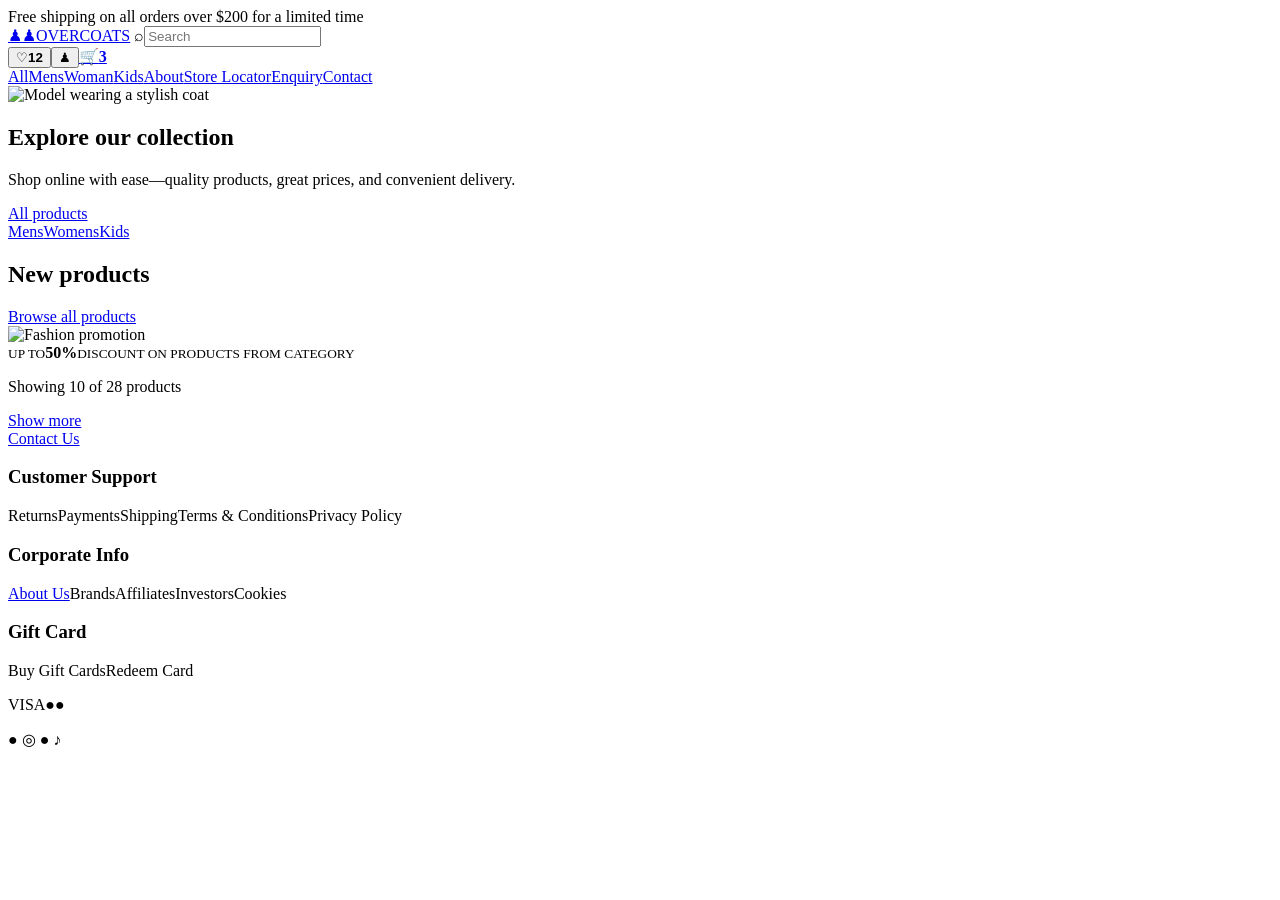
==== index.html @ 5b18fb22 "Create index.html" ====
<!doctype html>
<html lang="en">
<head><meta charset="utf-8"><meta name="viewport" content="width=device-width,initial-scale=1"><title>Overcoats | Premium outerwear</title><link rel="preconnect" href="https://images.unsplash.com"><link rel="stylesheet" href="assets/css/overcoats.css"></head>
<body>
  <header class="site-header">
    <div class="shipping">Free shipping on all orders over $200 for a limited time</div>
    <div class="header-main">
      <a class="brand" href="index.html"><span class="brand-figures">♟♟</span><span>OVERCOATS</span></a>
      <label class="search"><span>⌕</span><input type="search" aria-label="Search products" placeholder="Search"></label>
      <div class="icons"><button aria-label="Wishlist">♡<b>12</b></button><button aria-label="Account">♟</button><a href="checkout.html" aria-label="Cart">🛒<b>3</b></a></div>
    </div>
    <nav><a href="catalogue.html">All</a><a href="catalogue.html?group=mens">Mens</a><a href="catalogue.html?group=womens">Woman</a><a href="catalogue.html?group=kids">Kids</a><span></span><a href="about.html">About</a><a href="locator.html">Store Locator</a><a href="enquiry.html">Enquiry</a><a href="contact.html">Contact</a></nav>
  </header>
  <main>
    <section class="hero"><picture><source media="(max-width:600px)" srcset="https://images.unsplash.com/photo-1485230895905-ec40ba36b9bc?auto=format&fit=crop&w=900&q=80"><img src="https://images.unsplash.com/photo-1490481651871-ab68de25d43d?auto=format&fit=crop&w=1800&q=85" srcset="https://images.unsplash.com/photo-1490481651871-ab68de25d43d?auto=format&fit=crop&w=900&q=70 900w, https://images.unsplash.com/photo-1490481651871-ab68de25d43d?auto=format&fit=crop&w=1800&q=85 1800w" sizes="100vw" alt="Model wearing a stylish coat"></picture><div><h1>Explore our collection</h1><p>Shop online with ease—quality products, great prices, and convenient delivery.</p><a class="button light" href="catalogue.html">All products</a></div></section>
    <section class="category-links"><a href="catalogue.html?group=mens">Mens</a><a href="catalogue.html?group=womens">Womens</a><a href="catalogue.html?group=kids">Kids</a></section>
    <section class="catalogue-section"><div class="section-title"><h2>New products</h2><a href="catalogue.html">Browse all products</a></div><div class="products home-products"></div><div class="promo"><img src="https://images.unsplash.com/photo-1529139574466-a303027c1d8b?auto=format&fit=crop&w=1400&q=80" alt="Fashion promotion"><div><small>UP TO</small><strong>50%</strong><small>DISCOUNT ON PRODUCTS FROM CATEGORY</small></div></div><p class="showing">Showing 10 of 28 products</p><div class="progress"><i></i></div><a class="button more" href="catalogue.html">Show more</a></section>
  </main>
  <footer class="site-footer"><a class="button" href="contact.html">Contact Us</a><div><h3>Customer Support</h3><a>Returns</a><a>Payments</a><a>Shipping</a><a>Terms &amp; Conditions</a><a>Privacy Policy</a></div><div><h3>Corporate Info</h3><a href="about.html">About Us</a><a>Brands</a><a>Affiliates</a><a>Investors</a><a>Cookies</a></div><div><h3>Gift Card</h3><a>Buy Gift Cards</a><a>Redeem Card</a><p class="payment">VISA<span>●</span>●</p><p class="social">● ◎ ● ♪</p></div></footer><script src="assets/js/overcoats.js"></script>
</body></html>
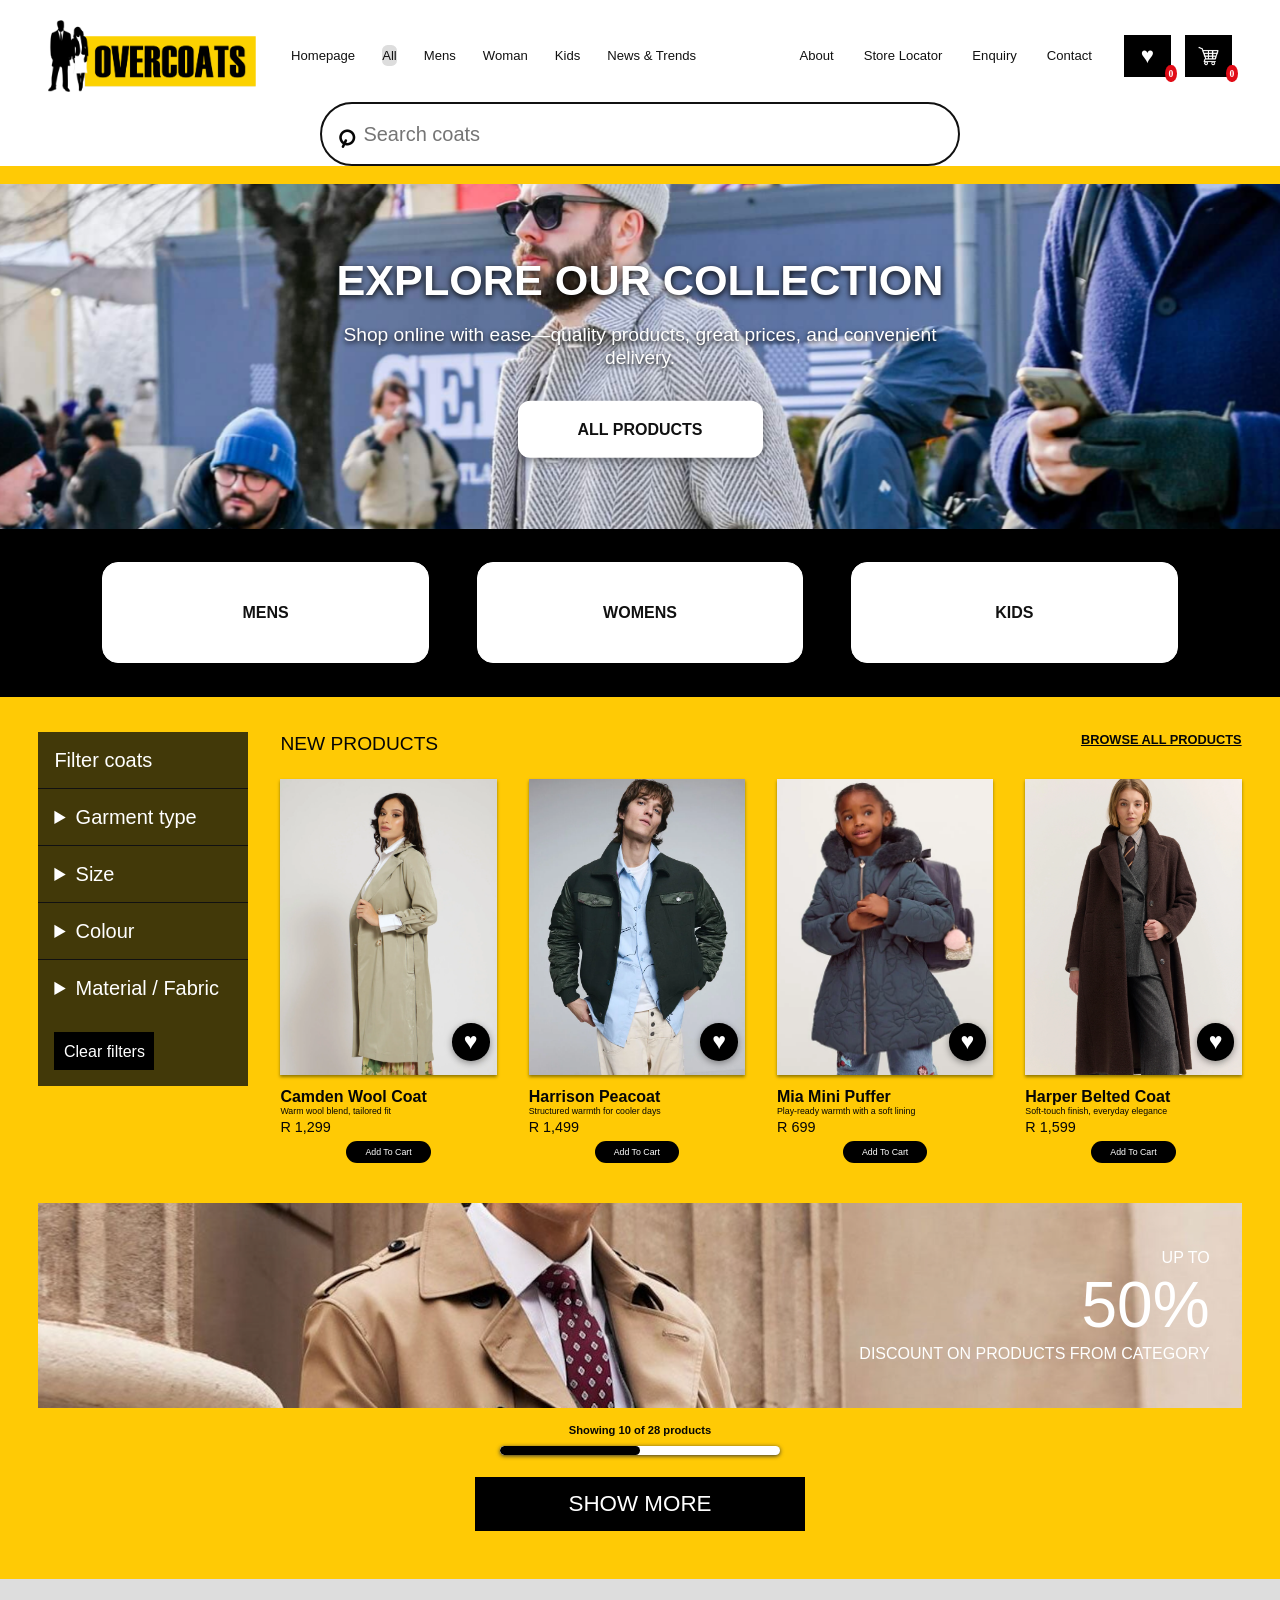
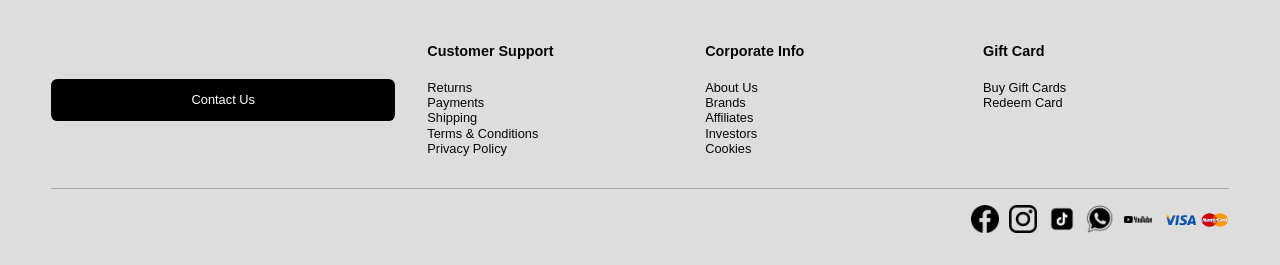
==== commit b7fad0e7: "Build Overcoats retail website" ====
--- a/index.html
+++ b/index.html
@@ -1,20 +1,12 @@
 <!doctype html>
 <html lang="en">
-<head><meta charset="utf-8"><meta name="viewport" content="width=device-width,initial-scale=1"><title>Overcoats | Premium outerwear</title><link rel="preconnect" href="https://images.unsplash.com"><link rel="stylesheet" href="assets/css/overcoats.css"></head>
+<head><meta charset="utf-8"><meta name="viewport" content="width=device-width,initial-scale=1"><meta http-equiv="Content-Security-Policy" content="default-src 'self'; script-src 'self' https://unpkg.com; style-src 'self' 'unsafe-inline' https://unpkg.com; img-src 'self' data: https://images.unsplash.com https://*.tile.openstreetmap.org https://www.google.com; media-src 'self'; frame-src https://www.google.com; connect-src 'self' https://formsubmit.co https://*.tile.openstreetmap.org; font-src 'self'; object-src 'none'; base-uri 'self'; form-action 'self' mailto:; upgrade-insecure-requests"><meta name="referrer" content="strict-origin-when-cross-origin"><meta http-equiv="X-Content-Type-Options" content="nosniff"><meta http-equiv="Permissions-Policy" content="camera=(), microphone=(), geolocation=(), payment=()"><meta name="description" content="Shop affordable pre-loved and imported coats for women, men and kids at Overcoats South Africa. Find quality outerwear, great value and convenient delivery."><title>Pre-Loved Coats for Women, Men & Kids | Overcoats South Africa</title><link rel="preconnect" href="https://images.unsplash.com"><link rel="stylesheet" href="assets/css/overcoats.css"><link rel="stylesheet" href="assets/css/features.css"><meta name="keywords" content="second-hand coats South Africa, pre-loved coats, imported coats, affordable winter coats, sustainable fashion"><meta name="robots" content="index,follow"><meta property="og:type" content="website"><meta property="og:title" content="Pre-Loved Coats for Women, Men & Kids | Overcoats South Africa"><meta property="og:description" content="Shop affordable pre-loved and imported coats for women, men and kids at Overcoats South Africa. Find quality outerwear, great value and convenient delivery."></head>
 <body>
-  <header class="site-header">
-    <div class="shipping">Free shipping on all orders over $200 for a limited time</div>
-    <div class="header-main">
-      <a class="brand" href="index.html"><span class="brand-figures">♟♟</span><span>OVERCOATS</span></a>
-      <label class="search"><span>⌕</span><input type="search" aria-label="Search products" placeholder="Search"></label>
-      <div class="icons"><button aria-label="Wishlist">♡<b>12</b></button><button aria-label="Account">♟</button><a href="checkout.html" aria-label="Cart">🛒<b>3</b></a></div>
-    </div>
-    <nav><a href="catalogue.html">All</a><a href="catalogue.html?group=mens">Mens</a><a href="catalogue.html?group=womens">Woman</a><a href="catalogue.html?group=kids">Kids</a><span></span><a href="about.html">About</a><a href="locator.html">Store Locator</a><a href="enquiry.html">Enquiry</a><a href="contact.html">Contact</a></nav>
-  </header>
+  <div id="shared-header"></div>
   <main>
     <section class="hero"><picture><source media="(max-width:600px)" srcset="https://images.unsplash.com/photo-1485230895905-ec40ba36b9bc?auto=format&fit=crop&w=900&q=80"><img src="https://images.unsplash.com/photo-1490481651871-ab68de25d43d?auto=format&fit=crop&w=1800&q=85" srcset="https://images.unsplash.com/photo-1490481651871-ab68de25d43d?auto=format&fit=crop&w=900&q=70 900w, https://images.unsplash.com/photo-1490481651871-ab68de25d43d?auto=format&fit=crop&w=1800&q=85 1800w" sizes="100vw" alt="Model wearing a stylish coat"></picture><div><h1>Explore our collection</h1><p>Shop online with ease—quality products, great prices, and convenient delivery.</p><a class="button light" href="catalogue.html">All products</a></div></section>
     <section class="category-links"><a href="catalogue.html?group=mens">Mens</a><a href="catalogue.html?group=womens">Womens</a><a href="catalogue.html?group=kids">Kids</a></section>
-    <section class="catalogue-section"><div class="section-title"><h2>New products</h2><a href="catalogue.html">Browse all products</a></div><div class="products home-products"></div><div class="promo"><img src="https://images.unsplash.com/photo-1529139574466-a303027c1d8b?auto=format&fit=crop&w=1400&q=80" alt="Fashion promotion"><div><small>UP TO</small><strong>50%</strong><small>DISCOUNT ON PRODUCTS FROM CATEGORY</small></div></div><p class="showing">Showing 10 of 28 products</p><div class="progress"><i></i></div><a class="button more" href="catalogue.html">Show more</a></section>
+    <section class="catalogue-section"><div class="section-title"><h2>New products</h2><a href="catalogue.html">Browse all products</a></div><div class="products home-products"></div><div class="promo"><div class="promo-slides" aria-hidden="true"><img class="promo-slide active" src="assets/images/50% discount/50% discount.png" alt=""><img class="promo-slide" src="assets/images/50% discount/50% discount 2.png" alt=""></div><div><small>UP TO</small><strong>50%</strong><small>DISCOUNT ON PRODUCTS FROM CATEGORY</small></div></div><p class="showing">Showing 10 of 28 products</p><div class="progress"><i></i></div><a class="button more" href="catalogue.html">Show more</a></section>
   </main>
-  <footer class="site-footer"><a class="button" href="contact.html">Contact Us</a><div><h3>Customer Support</h3><a>Returns</a><a>Payments</a><a>Shipping</a><a>Terms &amp; Conditions</a><a>Privacy Policy</a></div><div><h3>Corporate Info</h3><a href="about.html">About Us</a><a>Brands</a><a>Affiliates</a><a>Investors</a><a>Cookies</a></div><div><h3>Gift Card</h3><a>Buy Gift Cards</a><a>Redeem Card</a><p class="payment">VISA<span>●</span>●</p><p class="social">● ◎ ● ♪</p></div></footer><script src="assets/js/overcoats.js"></script>
+  <footer class="site-footer"><a class="button" href="contact.html">Contact Us</a><div><h3>Customer Support</h3><a>Returns</a><a>Payments</a><a>Shipping</a><a>Terms &amp; Conditions</a><a>Privacy Policy</a></div><div><h3>Corporate Info</h3><a href="about.html">About Us</a><a>Brands</a><a>Affiliates</a><a>Investors</a><a>Cookies</a></div><div><h3>Gift Card</h3><a>Buy Gift Cards</a><a>Redeem Card</a></div></footer><script src="assets/js/overcoats.js"></script>
 </body></html>
--- a/assets/css/overcoats.css
+++ b/assets/css/overcoats.css
@@ -0,0 +1,5 @@
+/* Overcoats design system */
+@import url('https://fonts.googleapis.com/css2?family=Inter:wght@400;500;600;700&family=Oswald:wght@500;600;700&display=swap');
+.heart{border:0;background:transparent;line-height:1;transition:transform .15s,color .15s}.heart:hover,.heart:focus-visible{transform:scale(1.18);outline:2px solid #111;outline-offset:2px}.heart.liked{color:#e10b16;text-shadow:0 1px 2px #611}
+*{box-sizing:border-box;margin:0}html{font-size:16px}body{font-family:Inter,Arial,sans-serif;color:#060606;background:#ffca05;line-height:1.2}a{color:inherit;text-decoration:none}button,input,textarea{font:inherit}button{cursor:pointer}img{max-width:100%;display:block}.site-header{background:#fff;position:relative;z-index:2}.shipping{color:#fff;background:#050505;padding:.75rem 2rem;border-radius:0 0 1.4rem 1.4rem;width:max-content;max-width:90%;margin:auto;font-size:.68rem}.header-main{max-width:1200px;margin:.4rem auto;display:flex;align-items:center;gap:2rem;padding:0 2rem}.brand{font:700 1.85rem Oswald,sans-serif;background:#ffd21b;white-space:nowrap;padding:.13rem .4rem}.brand-figures{background:#fff;font:1.3rem serif;margin:-.13rem .3rem -.13rem -.4rem;padding:.3rem}.search{border:2px solid;border-radius:2rem;height:2.5rem;display:flex;align-items:center;padding:0 .9rem;flex:1;max-width:420px}.search span{font-size:2rem;font-weight:bold;line-height:0;transform:rotate(-20deg)}.search input{border:0;outline:0;width:100%;padding:.5rem}.icons{margin-left:auto;display:flex;gap:1rem;align-items:center}.icons a,.icons button{font-size:1.7rem;border:0;background:transparent;position:relative}.icons b{position:absolute;background:#e10b16;color:#fff;border-radius:50%;font:600 .6rem Inter;padding:.2rem;top:0;right:-.35rem}nav{max-width:1200px;margin:auto;display:flex;gap:1.6rem;padding:.3rem 2rem .7rem;font-size:.85rem}nav span{flex:1}.hero{height:345px;background:#000;position:relative;color:#fff;overflow:hidden}.hero img{width:100%;height:100%;object-fit:cover;opacity:.72}.hero div{position:absolute;top:50%;left:50%;transform:translate(-50%,-50%);text-align:center;width:min(90%,650px)}h1,h2{font-weight:400}.hero h1{font-size:2.3rem;font-weight:700}.hero p{font-size:1.2rem;margin:1rem auto 2rem}.button{display:inline-block;border:0;border-radius:.4rem;color:#fff;background:#000;text-align:center;padding:.85rem 2.5rem;text-transform:capitalize}.button.light{color:#000;background:#ddd;border:2px solid #444;font-weight:700;text-transform:uppercase}.category-links{display:grid;grid-template-columns:repeat(3,1fr);gap:3rem;background:#000;padding:2.1rem max(8%,2rem)}.category-links a{background:#ddd;text-transform:uppercase;font-weight:700;text-align:center;padding:2.5rem;border-radius:1rem;box-shadow:0 0 8px #fff}.catalogue-section{padding:2.2rem max(3%,1rem) 3rem}.section-title{display:flex;justify-content:space-between;text-transform:uppercase;font-size:.8rem;font-weight:700;margin-bottom:1.5rem}.section-title a{text-decoration:underline}.products{display:grid;grid-template-columns:repeat(4,1fr);gap:2rem}.product-card{position:relative}.product-card img{width:100%;aspect-ratio: .73;object-fit:cover;box-shadow:0 2px 3px #8f7600}.product-card h3{font:600 1rem Oswald,sans-serif;margin-top:.55rem}.product-card small{font-size:.55rem;display:block}.product-card .cost{font-size:.9rem}.heart{position:absolute;right:.2rem;bottom:2.1rem;color:#fff;font-size:1.9rem;text-shadow:0 1px 3px #444}.add{display:block;font-size:.55rem;padding:.35rem 1.2rem;border-radius:1rem;margin:.3rem auto 0}.promo{height:205px;position:relative;margin:2.5rem 0 1rem;overflow:hidden;color:white}.promo img{width:100%;height:100%;object-fit:cover;filter:brightness(.75)}.promo div{position:absolute;inset:0;display:flex;flex-direction:column;align-items:flex-end;justify-content:center;padding:2rem;text-align:center}.promo strong{font-size:4rem;font-weight:400}.promo small{font-size:1rem}.showing{text-align:center;font-size:.7rem;font-weight:600}.progress{height:.55rem;width:38%;max-width:280px;background:white;border-radius:1rem;margin:.55rem auto 1.4rem;box-shadow:0 1px 4px #333;overflow:hidden}.progress i{display:block;height:100%;width:50%;background:#000;border-radius:inherit}.more{display:block;text-transform:uppercase;border-radius:0;font-size:1.4rem;max-width:330px;margin:auto}.site-footer{background:#ddd;display:grid;grid-template-columns:1.4fr 1fr 1fr 1fr;gap:2rem;padding:4rem max(4%,2rem) 2rem;min-height:220px;font-size:.8rem}.site-footer .button{align-self:center}.site-footer h3{font-size:.9rem;margin-bottom:1.2rem}.site-footer div>a{display:block}.payment{font-weight:bold;color:#1262b0;font-size:1.1rem;text-align:right;margin-top:1.3rem}.payment span{color:#e62023}.payment span+span{color:#f49b1a}.social{font-size:1.5rem;text-align:right}.page-title{background:#000;color:#fff;padding:2.5rem max(4%,2rem);font-size:2.6rem}.catalogue-banner{position:relative;background:#000}.catalogue-banner img{height:240px;width:100%;object-fit:cover}.catalogue-banner h1{color:white;font-size:2.5rem;padding:1.4rem max(4%,2rem)}.product-detail{padding:1.5rem max(4%,2rem) 8rem}.crumb{font-weight:700;margin-bottom:2rem}.product-layout{display:grid;grid-template-columns:minmax(300px,1.2fr) 1fr;gap:2rem;max-width:900px}.product-image{border-radius:1rem;box-shadow:0 2px 3px #555;width:100%;height:560px;object-fit:cover}.product-layout h2{font-size:3rem}.price{font-size:2.6rem;display:block;margin:.6rem 0}.product-layout p{font-size:1.2rem;margin:1.8rem 0 .7rem;text-transform:uppercase}.swatch{width:3rem;height:3rem;border:3px solid #333;border-radius:50%;background:#ddd;display:block}.sizes{display:flex;flex-wrap:wrap;gap:1rem}.sizes button,.fabric{background:#ffea9c;border:2px solid #222;box-shadow:2px 2px 2px #777;padding:.55rem 1.1rem}.fabric{font-size:1.2rem;width:80%}.buy-row{display:flex;gap:2rem;align-items:center;max-width:900px;margin:2rem 0}.quantity{border:2px solid;padding:.8rem 1rem;width:165px;display:flex;justify-content:space-between;font-size:1.3rem}.cart{flex:1;text-transform:uppercase;font-size:1.2rem;border-radius:0}.product-detail article{max-width:900px}.product-detail article h2{font-weight:700;margin-bottom:.7rem}.checkout{margin:3.5rem auto;max-width:940px;display:grid;grid-template-columns:1.4fr 1fr;background:#fff}.checkout form{padding:3rem}.checkout h2{font-size:2.6rem;margin-bottom:1.7rem}.checkout label{display:block;text-transform:uppercase;font-size:.8rem;margin:1.4rem 0}.checkout input{display:block;border:2px solid #222;background:#ddd;width:100%;height:2.6rem;margin-top:1rem}.payment-fields{display:flex;gap:1rem}.payment-fields label{flex:1}.payment-fields label:last-child{text-align:right}.pay{background:#258500;color:#fff;border:0;border-radius:2rem;padding:.8rem 2.5rem;display:block;margin:2rem auto 0}.checkout aside{background:#000;color:#fff;padding:3rem 1rem}.checkout aside h2{margin:0}.cart-count{font-size:1.4rem;margin-bottom:3rem}.summary-item{background:#ddd;color:#111;padding:.8rem;display:grid;gap:.5rem}.summary-item b{font-size:1.3rem;font-weight:400;margin-top:.4rem}.summary-item small{margin-bottom:1rem}.total{font-size:1.3rem;margin-top:1.4rem}.total span{float:right}.info-card{background:#fff;border:1px solid #444;border-radius:1rem;overflow:hidden;box-shadow:0 2px 3px #777}.info-card>header{background:#000;color:#fff;text-align:center;padding:.75rem;font-size:.8rem}.about-card{max-width:700px;margin:3rem auto 5rem;padding-bottom:2rem}.about-card img{width:92%;height:180px;object-fit:cover;margin:1.5rem auto}.about-card p{font-size:.72rem;margin:0 7% 2.5rem}.contact-section{padding:2.5rem max(5%,2rem) 7rem}.contact-intro{background:#fff;text-align:center;padding:.5rem;font-size:.7rem;max-width:600px;margin:auto}.contact-icons{display:grid;grid-template-columns:repeat(2,1fr);gap:.5rem;max-width:600px;margin:.5rem auto 3rem}.contact-icons span{background:#000;color:#fff;text-align:center;font-size:3.5rem;padding:1rem}.contact-card{max-width:600px;margin:auto;padding-bottom:4rem}.contact-box{background:#000;color:#fff;margin:1.5rem;padding:1.2rem;border-radius:.6rem;min-height:130px}.contact-box h2{font-size:1.25rem;margin-bottom:1.2rem}.contact-box p{margin-top:1rem}.contact-box small{font-size:.7rem}.locator-card{max-width:650px;margin:3rem auto 5rem;padding:2rem}.store-search{display:flex;background:#000;color:#fff;border-radius:2rem;padding:.5rem 1rem;font-size:1rem;text-transform:uppercase;align-items:center}.store-search span{font-size:2rem;margin-left:auto}.store-search input{display:none}.store{background:#000;color:#fff;border-radius:.6rem;padding:1.2rem;margin:2rem 0}.store h2{font-size:1.5rem}.store img{height:170px;width:100%;object-fit:cover;border-radius:.5rem;margin:1rem 0}.store p{background:white;color:#111;border-radius:.4rem;padding:.7rem}.enquiry-card{max-width:750px;margin:4rem auto;padding-bottom:3rem}.enquiry-card form{padding:2.5rem 3rem}.enquiry-card form>p{margin-bottom:2rem}.enquiry-card label{display:block;margin:1.5rem 0}.enquiry-card input,.enquiry-card textarea{display:block;border:4px solid;border-radius:.8rem;box-shadow:2px 3px 2px #888;width:100%;height:2.5rem;margin-top:1rem}.enquiry-card textarea{height:8rem}.triple{display:grid;grid-template-columns:repeat(3,1fr);gap:1.5rem}.enquiry-card .button{display:block;margin:2rem auto 0;width:200px}
+@media(max-width:700px){html{font-size:14px}.header-main{padding:0 1rem;gap:.8rem}.brand{font-size:1.25rem}.brand-figures{display:none}.icons{gap:.3rem}.icons button,.icons a{font-size:1.25rem}.search{height:2rem}.shipping{font-size:.5rem;padding:.5rem 1.5rem}nav{gap:.8rem;padding-inline:1rem;font-size:.65rem;overflow:auto}nav span{display:none}.hero{height:265px}.hero h1{font-size:1.8rem}.category-links{gap:1rem;padding:1.5rem 1rem}.category-links a{padding:1.7rem .4rem}.products{grid-template-columns:repeat(2,1fr);gap:1rem}.product-card h3{font-size:.9rem}.promo{height:160px}.site-footer{grid-template-columns:1.3fr 1fr 1fr;gap:1rem;padding:2.5rem 1rem;font-size:.65rem}.site-footer>div:last-child{grid-column:3}.site-footer h3{font-size:.7rem}.site-footer .button{padding:.75rem .5rem}.page-title{font-size:2rem;padding:1.8rem 1rem}.catalogue-banner img{height:190px}.product-detail{padding:1.5rem 1rem 4rem}.product-layout{grid-template-columns:1fr}.product-image{height:440px}.buy-row{gap:.8rem}.checkout{margin:2rem 1rem;grid-template-columns:1fr}.checkout form,.checkout aside{padding:2rem}.triple{grid-template-columns:1fr}.enquiry-card{margin:2rem 1rem}.enquiry-card form{padding:1.5rem}.about-card{margin:2rem 1rem}.locator-card{margin:2rem 1rem;padding:1rem}.contact-section{padding:2rem 1rem 5rem}}
--- a/assets/css/features.css
+++ b/assets/css/features.css
@@ -0,0 +1,467 @@
+.brand{background:transparent!important;padding:0!important;display:flex;align-items:center}.brand img{width:190px;height:56px;object-fit:contain;object-position:left center}.brand-figures{display:none!important}@media(max-width:700px){.brand img{width:135px;height:42px}}
+.catalogue-tools{display:flex;align-items:center;gap:.7rem;margin:-.6rem 0 1rem;font-size:.8rem}.catalogue-tools select{padding:.35rem}.catalogue-tools p{margin-left:auto}
+
+/* Accessible interactive components and mobile-first enhancements */
+.gallery-trigger{appearance:none;border:0;padding:0;width:100%;background:transparent;cursor:zoom-in}.gallery-trigger img{width:100%;aspect-ratio:.73;object-fit:cover}.lightbox{max-width:min(92vw,900px);max-height:92vh;border:0;background:#111;padding:3rem 1rem 1rem}.lightbox::backdrop{background:rgb(0 0 0 / .82)}.lightbox img{max-height:78vh;max-width:100%;object-fit:contain}.lightbox-close{position:absolute;right:.5rem;top:.2rem;background:transparent;color:#fff;border:0;font-size:2.3rem}.zoomable{cursor:zoom-in}.form-section{max-width:900px;margin:3rem auto 5rem;display:grid;grid-template-columns:2fr 1fr;gap:2rem;padding:0 1rem}.form-card form,.enquiry-card [role="tabpanel"] form{padding:2rem}.form-grid{display:grid;grid-template-columns:repeat(2,1fr);gap:1rem}.form-card label,.enquiry-card label{display:block;margin:0 0 1rem;font-weight:600}.form-card input,.form-card select,.form-card textarea,.enquiry-card select{display:block;width:100%;margin-top:.45rem;min-height:2.7rem;border:2px solid #111;border-radius:.4rem;padding:.55rem;background:#fff}.form-card textarea,.enquiry-card textarea{min-height:7rem;resize:vertical}.field-error{display:block;min-height:1.1rem;color:#c30000;font-size:.78rem}.form-status{min-height:1.4rem;margin-bottom:1rem}.form-status.success{color:#126b00}.form-status.error{color:#c30000}.contact-details{background:#111;color:#fff;border-radius:1rem;padding:2rem;height:max-content}.contact-details h2{margin-bottom:1rem}.contact-details p{margin:1rem 0}.contact-details a{text-decoration:underline}.honeypot{position:absolute;left:-9999px}.tabs{display:flex;border-bottom:2px solid #111}.tabs button{flex:1;background:#eee;border:0;padding:1rem;font-weight:700}.tabs button[aria-selected="true"]{background:#111;color:#fff}.faq{max-width:750px;margin:0 auto 5rem;padding:0 1rem}.faq h2{margin-bottom:1rem}.accordion-button{width:100%;text-align:left;border:0;border-bottom:1px solid #333;background:#fff;padding:1rem;font-weight:700}.accordion-button::after{content:'+';float:right;font-size:1.3rem}.accordion-button[aria-expanded="true"]::after{content:'−'}.faq div{background:#fff;padding:1rem}.check{font-size:.9rem;font-weight:400!important}.check input{display:inline!important;width:auto!important;min-height:auto!important;margin-right:.5rem!important}.locator-card{max-width:850px}.store-search{display:block!important;background:#111;color:#fff;padding:1rem!important;border-radius:.5rem!important}.store-search input{display:block!important;width:100%;margin-top:.5rem;padding:.6rem;border-radius:.3rem;border:0}.store{display:flex;align-items:center;justify-content:space-between;gap:1rem}.store .button{font-size:.75rem;padding:.6rem 1rem;white-space:nowrap}#store-map{height:340px;margin:1.5rem 0;border-radius:.5rem;overflow:hidden;background:#eee}.product-card{animation:fade-up .35s ease both}@keyframes fade-up{from{opacity:0;transform:translateY(10px)}to{opacity:1;transform:translateY(0)}}@media (prefers-reduced-motion:reduce){*,*::before,*::after{animation-duration:.01ms!important;transition-duration:.01ms!important}}@media(max-width:700px){.form-section{grid-template-columns:1fr;margin:2rem auto}.form-grid{grid-template-columns:1fr}.form-card form,.enquiry-card [role="tabpanel"] form{padding:1.25rem}.store{display:block}.store .button{margin-top:.8rem}#store-map{height:260px}}
+
+.sizes button.selected{background:#111;color:#fff;transform:translateY(-2px)}.summary-row{padding:.65rem 0;border-bottom:1px solid #999}.summary-row:last-child{border-bottom:0}.summary-row b,.summary-row small{display:block}.checkout-status{margin:1rem 0;font-weight:600}.checkout-status.success{color:#126b00}.checkout-status.error{color:#c30000}.quantity button{border:0;background:transparent;font-size:1.3rem;line-height:1;padding:0 .2rem}.product-card .gallery-trigger:focus-visible,.sizes button:focus-visible,.quantity button:focus-visible{outline:3px solid #0066cc;outline-offset:3px}
+
+.hero>div{z-index:1}.collection-slideshow{position:relative!important;inset:auto!important;transform:none!important;width:min(100%,470px)!important;height:125px;margin:1rem auto 0!important;overflow:hidden;border:2px solid #fff;border-radius:.55rem;box-shadow:0 6px 16px rgb(0 0 0 / .35)}.collection-slideshow .slide{position:absolute;inset:0;width:100%;height:100%;object-fit:cover;opacity:0;transition:opacity .8s ease}.collection-slideshow .slide.active{opacity:1}.favourite{position:absolute;right:.45rem;top:calc(100% * .73 - 2.5rem);z-index:1;width:2.15rem;height:2.15rem;border:0;border-radius:50%;background:#fff;padding:.42rem;box-shadow:0 2px 7px rgb(0 0 0 / .35);transition:transform .2s ease,background .2s ease}.favourite img,.header-favourite img{width:100%;height:100%;object-fit:contain}.favourite:hover,.favourite:focus-visible,.favourite.liked{transform:scale(1.12);background:#ffd21b}.header-favourite{width:1.75rem;height:1.75rem;border:0;background:transparent;padding:0;position:relative}.header-favourite b{position:absolute;right:-.45rem;top:-.25rem}.footer-logos{grid-column:1/-1;display:flex;align-items:center;justify-content:flex-end;gap:.65rem;border-top:1px solid #aaa;padding-top:1rem}.footer-logos img{width:28px;height:28px;object-fit:contain}.footer-logos img:last-child{width:66px}.footer-logos img:hover{transform:translateY(-2px)}#store-map iframe{width:100%;height:100%;border:0}.summary-row{display:block}@media(max-width:700px){.collection-slideshow{height:92px;margin-top:.7rem!important}.favourite{top:calc(100% * .73 - 2.1rem);width:1.8rem;height:1.8rem}.footer-logos{justify-content:center;gap:.4rem}.footer-logos img{width:23px;height:23px}.footer-logos img:last-child{width:57px}}
+.favourites-dialog{width:min(92vw,640px);border:0;border-radius:.8rem;padding:2.5rem 1.5rem 1.5rem;background:#ffca05}.favourites-dialog::backdrop{background:rgb(0 0 0 / .7)}.favourites-dialog h2{margin-bottom:1rem}.favourites-list{display:grid;grid-template-columns:repeat(2,1fr);gap:1rem}.favourites-list a{display:flex;gap:.7rem;align-items:center;background:#fff;padding:.5rem;border-radius:.4rem}.favourites-list img{width:72px;height:88px;object-fit:cover}.favourites-list small{font-weight:600}@media(max-width:500px){.favourites-list{grid-template-columns:1fr}}.current-page{background:#ddd;border-radius:.35rem;padding:.25rem .45rem}.filter-accordion{float:left;width:210px;margin:0 2rem 2rem 0;background:#423909;color:#fff}.filter-accordion h2,.filter-accordion summary{padding:1rem;font-size:1.25rem}.filter-accordion details{border-top:1px solid #111}.filter-accordion label{display:block;background:#eee;color:#111;padding:.35rem .7rem;font-size:.74rem}.clear-filters{margin:1rem;background:#000;color:#fff;border:0;padding:.6rem}.product-quickview{width:min(92vw,850px);border:0;border-radius:1.5rem;padding:2rem;background:#fff}.quickview-grid{display:grid;grid-template-columns:1fr 1fr;gap:2rem}.quickview-grid>img{width:100%;height:460px;object-fit:cover;border-radius:1rem}.quickview-grid h2{font:2.1rem Oswald,sans-serif}.quickview-grid strong{font-size:2rem;display:block;margin:1rem 0}.store-displays{height:auto!important;display:grid;grid-template-columns:repeat(3,1fr);gap:1rem;background:none!important}.store-displays article{background:#000;color:#fff;padding:1rem;border-radius:.7rem}.store-displays iframe{width:100%;height:210px;border:0;border-radius:.5rem;margin:1rem 0}.store-displays p{background:#fff;color:#111;padding:.7rem;border-radius:.4rem}.landing-intro{padding:4rem max(8%,2rem);text-align:center}.landing-intro h2{font:3rem Oswald,sans-serif;text-transform:uppercase}.landing-intro video{width:min(100%,780px);max-height:480px;object-fit:cover;margin:1.5rem auto;display:block}.landing-intro p{max-width:690px;margin:1rem auto 2rem;font-size:1.15rem}.landing-intro div{display:flex;justify-content:center;gap:1rem}@media(max-width:700px){.filter-accordion{float:none;width:100%;margin:0 0 1.5rem}.quickview-grid,.store-displays{grid-template-columns:1fr}.quickview-grid>img{height:330px}.landing-intro{padding:3rem 1rem}.landing-intro h2{font-size:2rem}}.news-page{padding:3rem max(7%,1.5rem)}.news-page>h1{font-size:3rem}.news-page>p{max-width:680px;margin:1rem 0 2rem}.news-grid{display:grid;grid-template-columns:repeat(2,1fr);gap:1.5rem}.news-grid article{min-height:220px;padding:2rem;background:#b28e12;color:#fff}.news-grid article:nth-child(2){background:#fff;color:#111}.news-grid article:nth-child(3){background:#111}.product-community{max-width:900px;border:2px solid #555;border-radius:1rem;padding:1.5rem;margin-top:2rem;background:#ffe28a}.comments p{padding:1rem;border-bottom:1px solid #b08c14}.comment-form label{display:block}.comment-form textarea{display:block;width:100%;min-height:90px;margin:.5rem 0 1rem}@media(max-width:700px){.news-grid{grid-template-columns:1fr}}.favourite img,.header-favourite img{display:block!important;width:100%!important;height:100%!important;object-fit:contain}.header-favourite{display:inline-flex!important;align-items:center;justify-content:center}.header-favourite img{min-width:1.55rem}.current-page{background:#ddd!important;color:#111!important;border-radius:.35rem;padding:.25rem .45rem}.header-favourite{position:relative;display:inline-flex!important;align-items:center;justify-content:center;width:2rem!important;height:2rem!important;border:0!important;background:transparent!important;padding:0!important}.header-favourite img{display:block!important;width:1.8rem!important;height:1.8rem!important;object-fit:contain}.favourites-panel{position:fixed;z-index:1000;right:1rem;top:5rem;width:min(92vw,390px);max-height:75vh;overflow:auto;background:#fff;border:3px solid #111;border-radius:.8rem;padding:1.25rem;box-shadow:0 10px 30px rgb(0 0 0 / .35)}.favourites-panel h2{margin-bottom:1rem}.favourites-close{position:absolute;right:.6rem;top:.4rem;border:0;background:transparent;font-size:1.5rem}.favourites-panel .favourites-list{grid-template-columns:1fr}.favourites-panel[hidden]{display:none!important}.favourite{width:2rem!important;height:2rem!important;top:calc(100% * .73 - 2.25rem)!important;padding:0!important;border:0!important;border-radius:0!important;background:transparent!important;box-shadow:none!important}.favourite img{display:none!important}.favourite::after{content:'a';display:block;font:2.35rem/1 Arial,sans-serif;color:#111;text-shadow:0 1px 2px rgb(255 255 255 / .85)}.favourite.liked::after{content:'e';color:#e10b16}.favourite:hover,.favourite:focus-visible,.favourite.liked{transform:scale(1.1)!important;background:transparent!important}.header-favourite{border-radius:0!important;box-shadow:none!important}.header-favourite img{display:none!important}.header-favourite::before{content:'e';font:2rem/1 Arial,sans-serif;color:#e10b16;text-shadow:0 1px 1px #fff}.favourite{display:block!important}.favourite::after{content:"\2661"!important;font-family:Arial,sans-serif!important;font-size:2.35rem!important;line-height:1!important;color:#111!important}.favourite.liked::after{content:"\2665"!important;color:#e10b16!important}.header-favourite::before{content:"\2665"!important;font-family:Arial,sans-serif!important;color:#e10b16!important}.favourite img,.header-favourite img{visibility:hidden!important;position:absolute!important}.favourite{width:2.35rem!important;height:2.35rem!important;border-radius:50%!important;background:#000!important;box-shadow:0 2px 7px rgb(0 0 0 / .4)!important;display:flex!important;align-items:center!important;justify-content:center!important}.favourite::after{content:"\2665"!important;color:#fff!important;font-size:1.45rem!important;text-shadow:none!important}.favourite.liked{background:#e10b16!important}.header-favourite{width:2.1rem!important;height:2.1rem!important;border-radius:.35rem!important;background:#000!important;display:inline-flex!important;align-items:center!important;justify-content:center!important}.header-favourite::before{content:"\2665"!important;color:#fff!important;font-size:1.3rem!important;text-shadow:none!important}.header-favourite .favourite-count{background:#e10b16!important;color:#fff!important}.hero{isolation:isolate;background:#111}.hero>picture{display:none}.hero>.collection-slideshow{position:absolute!important;inset:0!important;z-index:-1!important;display:block!important;width:100%!important;height:100%!important;max-width:none!important;margin:0!important;border:0!important;border-radius:0!important;box-shadow:none!important;overflow:hidden!important;transform:none!important}.hero>.collection-slideshow .slide{position:absolute!important;inset:0!important;width:100%!important;height:100%!important;max-width:none!important;display:block!important;object-fit:cover!important;opacity:0!important;transition:opacity .8s ease!important}.hero>.collection-slideshow .slide.active{opacity:.72!important}.hero>.collection-slideshow::after{content:"o o o o o";position:absolute;z-index:2;bottom:20px;left:50%;transform:translateX(-50%);color:#fff;font-size:1rem;letter-spacing:.25rem;text-shadow:0 1px 3px #000}.hero>div:not(.collection-slideshow){z-index:1!important}.hero h1{font-size:2.7rem!important;text-shadow:0 2px 6px #000}.hero p{text-shadow:0 2px 5px #000}.hero .button.light{min-width:245px;padding:1.05rem 2rem!important;border-radius:.75rem!important;box-shadow:0 2px 4px #000}@media(max-width:700px){.hero h1{font-size:2rem!important}.hero>.collection-slideshow::after{bottom:12px;font-size:.72rem}.hero .button.light{min-width:185px}}.hero>.collection-slideshow{z-index:0!important}.opening-page{background:#ffca05;padding:2rem max(8%,1rem) 5rem;text-align:center}.opening-welcome,.opening-story{max-width:850px;margin:0 auto 5rem}.opening-welcome h1,.opening-story h2{font:400 clamp(2rem,5vw,4rem) Oswald,sans-serif;text-transform:uppercase;margin:1.5rem 0}.opening-welcome video{width:100%;max-height:460px;object-fit:cover}.continue-link{display:block;text-align:right;font-size:1.35rem;margin:1rem 0 2rem}.continue-link span{font-size:1.5rem}.opening-welcome p,.opening-story>p{max-width:700px;margin:0 auto 2rem;line-height:1.55}.opening-gallery{display:grid;grid-template-columns:repeat(2,1fr);gap:.45rem;max-width:680px;margin:2rem auto}.opening-gallery img{width:100%;height:280px;object-fit:cover}.opening-story .button{background:#fff;color:#111;border:1px solid #111}@media(max-width:700px){.opening-page{padding:1.5rem 1rem 3rem}.opening-gallery img{height:190px}.opening-welcome,.opening-story{margin-bottom:3.5rem}}.article-page{max-width:920px;margin:0 auto}.back-link{display:inline-block;margin-bottom:1.5rem;text-decoration:underline}.full-article{max-width:760px;background:#fff;padding:clamp(1.25rem,4vw,3rem);margin:2rem auto;line-height:1.7}.full-article p{margin:0 0 1.25rem}.article-byline{font-weight:700}.news-grid>a{display:block}.news-grid>a article{height:100%}.news-grid>a>img{display:block;width:100%;height:220px;object-fit:cover}.news-grid>a article{padding-top:1.4rem}.news-grid>a span{display:inline-block;margin-top:1.2rem;font-weight:700;text-decoration:underline}.article-gallery{display:grid;grid-template-columns:repeat(2,1fr);gap:.8rem;margin:0 0 2rem}.article-gallery img{width:100%;height:270px;object-fit:cover}.article-gallery img:first-child:last-child{grid-column:1/-1;height:420px}.article-gallery img:nth-child(3){grid-column:1/-1;height:350px}@media(max-width:700px){.news-grid>a>img{height:180px}.article-gallery{grid-template-columns:1fr}.article-gallery img,.article-gallery img:first-child:last-child,.article-gallery img:nth-child(3){height:260px;grid-column:auto}}.article-page h1{font-weight:700;letter-spacing:-.03em}.full-article{font-family:"Libre Baskerville",Georgia,serif;font-size:1rem}.full-article p:first-of-type{font-style:italic;font-weight:700;font-size:1.08rem}.full-article p:first-of-type::first-letter{float:left;font:4rem/.8 "DM Serif Display",Georgia,serif;margin:.12rem .4rem 0 0}.full-article p:nth-of-type(4n){font-style:italic}.full-article strong,.full-article b{font-weight:700}.article-luxury .article-page h1{font-family:"Playfair Display",Georgia,serif;font-style:italic}.article-luxury .full-article{font-family:"Libre Baskerville",Georgia,serif}.article-bias .article-page h1{font-family:"Space Grotesk",Arial,sans-serif;text-transform:uppercase}.article-bias .full-article{font-family:"Libre Baskerville",Georgia,serif}.article-hygiene .article-page h1{font-family:"DM Serif Display",Georgia,serif}.article-hygiene .full-article{font-family:"Space Grotesk",Arial,sans-serif;line-height:1.75}.article-benefits .article-page h1{font-family:"Playfair Display",Georgia,serif}.article-benefits .full-article{font-family:"Libre Baskerville",Georgia,serif}.article-page .article-byline{font-family:"Space Grotesk",Arial,sans-serif;text-transform:uppercase;letter-spacing:.08em;font-size:.72rem;font-weight:700;font-style:normal}.news-page{max-width:760px;margin:0 auto;padding:3rem 1rem 5rem}.news-page>h1{font:400 clamp(2.2rem,7vw,4rem) "DM Serif Display",Georgia,serif;margin-bottom:.5rem}.news-page>p{font-family:"Libre Baskerville",Georgia,serif;line-height:1.55}.news-grid{display:grid!important;grid-template-columns:1fr!important;gap:2rem!important;margin-top:2.5rem}.news-grid>a{display:grid!important;grid-template-columns:1.35fr .9fr;grid-template-rows:auto auto;overflow:hidden;min-height:300px;background:#b28e12}.news-grid>a>img{grid-column:1;width:100%!important;height:180px!important;align-self:start;object-fit:cover!important;margin:1rem 0 0 1rem}.news-grid>a article{grid-column:1/-1;grid-row:2;padding:1.25rem 1.5rem 1.7rem!important;background:transparent!important;color:#fff!important;min-height:0}.news-grid>a article h2{font:400 clamp(1.5rem,4vw,2.5rem) "DM Serif Display",Georgia,serif;text-transform:uppercase;line-height:1.05}.news-grid>a article p{font:italic .82rem "Libre Baskerville",Georgia,serif}.news-grid>a article span{position:absolute;align-self:start;justify-self:end;margin:1rem!important;width:calc(30% - 1rem);min-height:64px;background:#ddd;color:#333;display:grid;place-items:center;text-transform:uppercase;text-decoration:none!important;font:700 .7rem "Space Grotesk",Arial,sans-serif}.news-grid>a:nth-child(2){background:#fff}.news-grid>a:nth-child(2) article{color:#111!important}.news-grid>a:nth-child(3){background:#111}.news-grid>a:nth-child(4){background:#b28e12}.news-grid>a:nth-child(4) article{color:#111!important}@media(max-width:560px){.news-grid>a{min-height:260px}.news-grid>a>img{height:140px!important}.news-grid>a article span{font-size:.6rem}.news-page{padding-top:2rem}}.news-grid>a{position:relative}.news-grid>a article span{position:absolute!important;top:1rem!important;right:1rem!important;bottom:auto!important;left:auto!important;z-index:4!important;color:#111!important;opacity:1!important;height:64px!important;padding:.5rem!important;text-align:center!important}.article-page .news-grid{display:none!important}.article-page .article-gallery{display:grid!important}.article-page .article-gallery img{display:block!important;max-width:100%!important}.article-hygiene .article-gallery{grid-template-columns:repeat(3,1fr)!important}.article-hygiene .article-gallery img{height:180px!important;grid-column:auto!important}.article-hygiene .article-gallery img:nth-child(3n+1){grid-column:span 2!important;height:260px!important}@media(max-width:700px){.article-hygiene .article-gallery{grid-template-columns:1fr!important}.article-hygiene .article-gallery img,.article-hygiene .article-gallery img:nth-child(3n+1){height:240px!important;grid-column:auto!important}}.article-bias .full-article,.article-benefits .full-article{font-size:1.05rem}.article-bias .article-copy-main{font-family:"Libre Baskerville",Georgia,serif;font-style:italic}.article-bias .article-copy-alt{font-family:"Space Grotesk",Arial,sans-serif;font-weight:600}.article-benefits .article-copy-main{font-family:"Playfair Display",Georgia,serif;font-style:italic}.article-benefits .article-copy-alt{font-family:"Libre Baskerville",Georgia,serif;font-weight:700}.article-bias .article-intro,.article-benefits .article-intro{font-size:1.3rem!important;font-weight:700!important;font-style:italic!important;line-height:1.55}.article-bias .full-article p:nth-child(3n),.article-benefits .full-article p:nth-child(3n){font-weight:700;border-left:4px solid #b28e12;padding-left:1rem}.article-bias .full-article p:nth-child(4n),.article-benefits .full-article p:nth-child(4n){font-style:italic}.article-luxury .full-article{max-width:800px}.luxury-section{margin:0 0 3rem}.luxury-section h2{font:700 1.55rem/1.15 "Playfair Display",Georgia,serif;margin:0 0 1rem}.luxury-section h2::first-letter{color:#a77b00}.luxury-section p{font-family:"Libre Baskerville",Georgia,serif;line-height:1.8}.luxury-section p:nth-child(even){font-style:italic}.luxury-image{margin:2.5rem auto;max-width:650px}.luxury-image img{display:block;width:100%;max-height:500px;object-fit:cover;box-shadow:0 8px 20px rgb(0 0 0 / .22)}.luxury-image-1{margin-left:0;max-width:520px}.luxury-image-2{margin-right:0;max-width:600px}.luxury-image-3{max-width:560px}@media(max-width:700px){.luxury-image,.luxury-image-1,.luxury-image-2,.luxury-image-3{margin:2rem auto;max-width:100%}.luxury-image img{max-height:370px}}
+.scattered-article-image { margin: 2.35rem auto; max-width: 640px; }
+.scattered-article-image img { display: block; width: 100%; max-height: 440px; object-fit: cover; box-shadow: 0 8px 20px rgb(0 0 0 / .24); }
+.scattered-article-image.image-0 { margin-left: 0; max-width: 560px; }
+.scattered-article-image.image-1 { margin-right: 0; max-width: 600px; }
+.scattered-article-image.image-2 { max-width: 520px; }
+.article-hygiene .scattered-article-image { max-width: 500px; }
+@media (max-width: 700px) { .scattered-article-image, .scattered-article-image.image-0, .scattered-article-image.image-1, .scattered-article-image.image-2 { max-width: 100%; margin: 1.5rem 0; } .scattered-article-image img { max-height: 310px; } }
+
+.opening-gallery { grid-template-columns: repeat(4, 1fr); grid-auto-rows: 118px; gap: .55rem; max-width: 760px; }
+.opening-gallery img.landing-shot { width: 100%; height: 100%; min-height: 0; object-fit: cover; }
+.opening-gallery .shot-1 { grid-column: span 2; grid-row: span 2; }
+.opening-gallery .shot-2 { grid-column: span 2; }
+.opening-gallery .shot-3 { grid-row: span 2; }
+.opening-gallery .shot-4 { grid-column: span 2; }
+.opening-gallery .shot-5 { grid-column: span 2; grid-row: span 2; }
+.opening-gallery .shot-6 { grid-row: span 2; }
+.opening-gallery .shot-7 { grid-column: span 2; }
+.women-gallery .shot-2, .men-gallery .shot-4 { grid-row: span 2; }
+.women-gallery .shot-4, .men-gallery .shot-6 { grid-row: span 1; }
+@media (max-width: 700px) { .opening-gallery { grid-template-columns: repeat(2, 1fr); grid-auto-rows: 155px; } .opening-gallery .shot-1, .opening-gallery .shot-2, .opening-gallery .shot-3, .opening-gallery .shot-4, .opening-gallery .shot-5, .opening-gallery .shot-6, .opening-gallery .shot-7 { grid-column: auto; } .opening-gallery .shot-1, .opening-gallery .shot-3, .opening-gallery .shot-5 { grid-row: span 2; } }
+
+/* Compact, aligned shared header at laptop and tablet widths. */
+.site-header .brand { background: transparent; padding: 0; display: block; line-height: 0; flex: 0 0 auto; }
+.site-header .brand img { display: block; width: 170px; height: auto; max-height: 66px; object-fit: contain; }
+.site-header .header-main { max-width: 1120px; gap: 1rem; min-width: 0; }
+.site-header nav { max-width: 1120px; gap: 1.2rem; align-items: center; white-space: nowrap; }
+@media (max-width: 950px) {
+  .site-header .header-main { padding: 0 1rem; gap: .75rem; }
+  .site-header .brand img { width: 148px; max-height: 58px; }
+  .site-header .shipping { margin-left: auto; margin-right: 1rem; }
+  .site-header nav { padding-inline: 1rem; gap: .9rem; overflow-x: auto; scrollbar-width: none; }
+  .site-header nav::-webkit-scrollbar { display: none; }
+  .site-header nav span { min-width: 1rem; }
+}
+@media (max-width: 700px) {
+  .site-header .brand img { width: 112px; max-height: 46px; }
+  .site-header .header-main { flex-wrap: wrap; }
+  .site-header .search { order: 3; flex-basis: 100%; max-width: none; }
+  .site-header .shipping { margin-right: auto; }
+}
+
+/* Prevent the shared header from overflowing on medium-width pages. */
+html, body { overflow-x: hidden; }
+@media (max-width: 950px) {
+  .site-header .header-main { display: grid; grid-template-columns: auto minmax(0, 1fr) auto; width: 100%; }
+  .site-header .search { width: 100%; min-width: 0; }
+  .site-header .search input { min-width: 0; }
+  .site-header .icons { margin-left: 0; flex-shrink: 0; }
+  .site-header nav { width: 100%; }
+  .site-header nav span { display: none; }
+}
+@media (max-width: 700px) {
+  .site-header .header-main { display: grid; grid-template-columns: auto 1fr auto; }
+  .site-header .search { grid-column: 1 / -1; grid-row: 2; }
+}
+
+/* Spacious single-column store displays, following the locator design. */
+.locator-card { max-width: 820px; margin: 3.5rem auto 6rem; padding: 3rem; }
+.locator-card > header { margin: -3rem -3rem 2.75rem; padding: 1rem; font-size: .9rem; }
+.locator-card .store-search { min-height: 3.25rem; margin: 0 auto 3rem; padding: .7rem 1.25rem; font-size: 1rem; }
+.store-displays { grid-template-columns: 1fr !important; gap: 2.75rem !important; }
+.store-displays article { padding: 2.4rem !important; border-radius: 1rem !important; }
+.store-displays article h2 { margin: 0 0 1.6rem; font-size: clamp(1.6rem, 4vw, 2.2rem); line-height: 1.12; }
+.store-displays iframe { height: 320px !important; margin: 0 0 1.75rem !important; border-radius: .75rem !important; }
+.store-displays p { margin: 0 0 1.5rem; padding: 1.15rem !important; font-size: 1rem; line-height: 1.45; }
+.store-displays p b { display: block; margin-bottom: .3rem; font-size: 1.25rem; }
+.store-displays .button { margin-top: .25rem; }
+@media (max-width: 700px) {
+  .locator-card { margin: 2rem 1rem 4rem; padding: 1.35rem; }
+  .locator-card > header { margin: -1.35rem -1.35rem 2rem; }
+  .locator-card .store-search { margin-bottom: 2rem; }
+  .store-displays { gap: 2rem !important; }
+  .store-displays article { padding: 1.4rem !important; }
+  .store-displays iframe { height: 240px !important; }
+}
+
+.hero > .collection-slideshow::after { content: none !important; display: none !important; }
+
+/* Full-colour, face-centred collection slideshow. */
+.hero > .collection-slideshow .slide { opacity: 0 !important; filter: none !important; object-position: 50% 32% !important; }
+.hero > .collection-slideshow .slide.active { opacity: 1 !important; }
+.hero > picture, .hero > picture img { filter: none !important; opacity: 1 !important; }
+
+/* Glossy dark-mustard category buttons. */
+.category-links a {
+  position: relative;
+  overflow: hidden;
+  isolation: isolate;
+  background: linear-gradient(180deg, #c99b16 0%, #9c7000 46%, #6e4d00 100%);
+  color: #fff;
+  border: 1px solid #e3bd45;
+  box-shadow: inset 0 2px 0 rgb(255 255 255 / .38), inset 0 -5px 9px rgb(54 34 0 / .5), 0 5px 13px rgb(0 0 0 / .55);
+  text-shadow: 0 1px 2px #382600;
+}
+.category-links a::before {
+  content: "";
+  position: absolute;
+  z-index: -1;
+  left: 7%;
+  right: 7%;
+  top: 7%;
+  height: 42%;
+  border-radius: 1rem 1rem 50% 50%;
+  background: linear-gradient(180deg, rgb(255 255 255 / .38), rgb(255 255 255 / 0));
+}
+.category-links a:hover, .category-links a:focus-visible {
+  background: linear-gradient(180deg, #e2b72d 0%, #a97a00 46%, #765200 100%);
+  transform: translateY(-2px);
+}
+
+/* White collection calls-to-action. */
+.category-links a,
+.hero .button.light {
+  background: #fff !important;
+  color: #111 !important;
+  border-color: #fff !important;
+  text-shadow: none !important;
+  box-shadow: 0 3px 10px rgb(0 0 0 / .42) !important;
+}
+.category-links a::before { display: none !important; }
+.category-links a:hover,
+.category-links a:focus-visible,
+.hero .button.light:hover,
+.hero .button.light:focus-visible {
+  background: #f0f0f0 !important;
+  color: #111 !important;
+}
+.hero h1 { text-transform: uppercase; }
+
+/* Dark-mustard editorial headings on the Homepage introduction. */
+.opening-story h2 { color: #745100; text-shadow: 0 1px 0 rgb(255 255 255 / .25); }
+
+.opening-story > p { color: #fff; }
+
+/* Two-image promotion slideshow. */
+.promo { isolation: isolate; }
+.promo .promo-slides { position: absolute; inset: 0; z-index: -1; }
+.promo .promo-slide { position: absolute; inset: 0; width: 100%; height: 100%; object-fit: cover; opacity: 0; filter: none; transition: opacity .8s ease; }
+.promo .promo-slide.active { opacity: 1; }
+.promo > div:last-child { z-index: 1; }
+
+.mobile-menu-toggle { display: none; }
+@media (max-width: 700px) {
+  .site-header { overflow: visible; }
+  .site-header .shipping { font-size: .58rem; }
+  .site-header .header-main { padding: .35rem 1rem .7rem; }
+  .site-header .brand img { width: 126px; }
+  .site-header .icons { gap: .55rem; }
+  .site-header .mobile-menu-toggle {
+    display: block;
+    width: calc(100% - 2rem);
+    margin: 0 1rem .7rem;
+    padding: .85rem 1rem;
+    border: 0;
+    background: #000;
+    color: #fff;
+    text-align: left;
+    font-size: 1rem;
+  }
+  .site-header nav {
+    display: none;
+    width: 100%;
+    padding: 0;
+    margin: 0;
+    overflow: hidden;
+    background: #000;
+    font-size: 1rem;
+  }
+  .site-header.mobile-nav-open nav { display: flex; flex-direction: column; }
+  .site-header nav a {
+    width: 100%;
+    padding: .9rem 1.25rem;
+    color: #fff;
+    border-top: 1px solid #444;
+  }
+  .site-header nav a.current-page { background: #ddd !important; color: #111 !important; border-radius: 0; }
+  .site-header nav span { display: none; }
+}
+
+/* Tablet and phone navigation: the options control is always present. */
+@media (max-width: 1200px) {
+  .site-header .header-main { display: grid; grid-template-columns: auto minmax(0, 1fr) auto; padding: .35rem 1rem .65rem; gap: .8rem; }
+  .site-header .search { grid-column: 1 / -1; grid-row: 2; width: 100%; max-width: none; min-width: 0; }
+  .site-header .search input { min-width: 0; }
+  .site-header .icons { margin-left: 0; }
+  .site-header .mobile-menu-toggle { display: block; width: calc(100% - 2rem); margin: 0 1rem .7rem; padding: .85rem 1rem; border: 0; background: #000; color: #fff; text-align: left; font-size: 1rem; }
+  .site-header nav { display: none; width: 100%; padding: 0; margin: 0; overflow: hidden; background: #000; font-size: 1rem; }
+  .site-header.mobile-nav-open nav { display: flex; flex-direction: column; }
+  .site-header nav a { width: 100%; padding: .9rem 1.25rem; color: #fff; border-top: 1px solid #444; }
+  .site-header nav a.current-page { background: #ddd !important; color: #111 !important; border-radius: 0; }
+  .site-header nav span { display: none; }
+}
+
+/* Restore the reference desktop header; keep the compact menu for phones only. */
+@media (min-width: 851px) {
+  .site-header .header-main { display: flex; align-items: center; padding: 0 2rem; gap: 1rem; }
+  .site-header .search { width: auto; max-width: 420px; flex: 1; }
+  .site-header .icons { margin-left: auto; }
+  .site-header .mobile-menu-toggle { display: none !important; }
+  .site-header nav { display: flex; flex-direction: row; width: auto; padding: .3rem 2rem .7rem; margin: auto; overflow: visible; background: transparent; font-size: .85rem; }
+  .site-header nav a { width: auto; padding: 0; color: inherit; border: 0; }
+  .site-header nav span { display: block; }
+}
+@media (max-width: 850px) {
+  .site-header .header-main { display: grid; grid-template-columns: auto minmax(0, 1fr) auto; padding: .35rem 1rem .65rem; gap: .8rem; }
+  .site-header .search { grid-column: 1 / -1; grid-row: 2; width: 100%; max-width: none; min-width: 0; }
+  .site-header .mobile-menu-toggle { display: block; }
+}
+
+/* Two-group navigation: desktop split, mobile stacked and always visible. */
+.site-header .mobile-menu-toggle { display: none !important; }
+@media (min-width: 851px) {
+  .site-header nav { display: flex !important; align-items: center; gap: 1.35rem; }
+  .site-header nav a:nth-of-type(-n+6) { order: 1; }
+  .site-header nav span { display: block; order: 2; flex: 1; min-width: 1rem; }
+  .site-header nav a:nth-of-type(n+7) { order: 3; }
+}
+@media (max-width: 850px) {
+  .site-header nav {
+    display: flex !important;
+    flex-wrap: wrap;
+    justify-content: center;
+    align-items: center;
+    gap: .4rem .8rem;
+    width: 100%;
+    padding: .5rem .75rem .85rem;
+    margin: 0;
+    overflow: visible;
+    background: #fff;
+  }
+  .site-header nav a {
+    width: auto;
+    padding: .35rem .45rem;
+    color: #111;
+    border: 0;
+    font-size: .75rem;
+    white-space: nowrap;
+  }
+  .site-header nav a:nth-of-type(-n+6) { order: 1; }
+  .site-header nav span { display: block; order: 2; flex-basis: 100%; height: 0; }
+  .site-header nav a:nth-of-type(n+7) {
+    order: 3;
+    padding: .48rem .62rem;
+    font-size: .95rem;
+  }
+  .site-header nav a.current-page { background: #ddd !important; color: #111 !important; border-radius: .35rem; }
+}
+
+/* Shared header restored to the requested two-sided reference layout. */
+.site-header { display: block !important; width: 100%; min-height: 174px; background: #fff; overflow: visible; }
+.site-header .shipping { display: none !important; }
+.site-header .header-shell { display: grid !important; grid-template-columns: minmax(640px, 1.45fr) minmax(390px, .85fr) !important; align-items: center !important; gap: 2rem !important; width: 100% !important; max-width: none !important; min-height: 174px; margin: 0 !important; padding: 24px 48px !important; }
+.site-header .header-left { display: flex; align-items: center; gap: 28px; min-width: 0; }
+.site-header .brand { flex: 0 0 215px; background: transparent !important; padding: 0 !important; }
+.site-header .brand img { width: 215px !important; height: auto !important; max-height: 82px !important; object-fit: contain; }
+.site-header .header-right { display: grid; grid-template-columns: 1fr; justify-items: end; align-content: center; row-gap: 17px; min-width: 0; }
+.site-header .search { width: min(100%, 258px) !important; max-width: 258px !important; height: 34px; margin: 0 !important; }
+.site-header .search input { min-width: 0; }
+.site-header .primary-nav, .site-header .utility-nav { display: flex !important; flex-direction: row !important; align-items: center; width: auto !important; max-width: none !important; margin: 0 !important; padding: 0 !important; overflow: visible !important; background: transparent !important; white-space: nowrap; }
+.site-header .primary-nav { gap: 27px !important; font-size: .82rem !important; }
+.site-header .utility-nav { gap: 30px !important; font-size: .82rem !important; }
+.site-header .primary-nav a, .site-header .utility-nav a { order: initial !important; width: auto !important; padding: .25rem 0 !important; color: #111 !important; border: 0 !important; }
+.site-header nav span { display: none !important; }
+.site-header .icons { display: flex; justify-content: flex-end; align-items: center; gap: 14px; margin: 0 !important; }
+.site-header .icons > a, .site-header .icons > button, .site-header .header-favourite { width: 47px !important; height: 42px !important; display: inline-flex !important; align-items: center; justify-content: center; border-radius: 0 !important; background: #000 !important; color: #fff !important; font-size: 1.35rem !important; }
+.site-header .header-favourite::before { font-size: 1.4rem !important; }
+.site-header .mobile-menu-toggle { display: none !important; }
+@media (max-width: 1120px) {
+  .site-header .header-shell { grid-template-columns: 1fr !important; gap: 1.1rem !important; padding: 20px 28px !important; }
+  .site-header .header-left { justify-content: space-between; }
+  .site-header .header-right { grid-template-columns: minmax(220px, 1fr) auto auto; align-items: center; gap: 1rem; }
+  .site-header .search { justify-self: start; width: 100% !important; max-width: 380px !important; }
+  .site-header .utility-nav { gap: 1rem !important; }
+}
+@media (max-width: 760px) {
+  .site-header .header-shell { padding: 16px !important; }
+  .site-header .header-left { flex-direction: column; gap: 1rem; }
+  .site-header .brand { flex-basis: auto; }
+  .site-header .brand img { width: 165px !important; }
+  .site-header .primary-nav { justify-content: center; flex-wrap: wrap; gap: .45rem 1rem !important; font-size: .75rem !important; }
+  .site-header .header-right { display: grid; grid-template-columns: 1fr; justify-items: center; }
+  .site-header .search { justify-self: stretch; max-width: none !important; }
+  .site-header .utility-nav { justify-content: center; flex-wrap: wrap; gap: .45rem 1rem !important; font-size: .75rem !important; }
+  .site-header .icons { justify-content: center; }
+}
+
+/* User-supplied shared search-bar treatment. */
+.site-header .search-bar {
+  display: flex !important;
+  align-items: center;
+  width: 100% !important;
+  max-width: none !important;
+  height: 64px !important;
+  border: 2px solid #111 !important;
+  border-radius: 32px !important;
+  box-sizing: border-box;
+  overflow: hidden;
+}
+.site-header .search-bar input {
+  flex: 1;
+  min-width: 0;
+  border: none;
+  outline: none;
+  background: transparent;
+  font-size: 20px;
+}
+
+/* Treat medium-width windows as compact layouts to prevent squeezed navigation. */
+@media (max-width: 1000px) {
+  .site-header .header-main { display: grid; grid-template-columns: auto minmax(0, 1fr) auto; padding: .35rem 1rem .65rem; gap: .8rem; }
+  .site-header .search { grid-column: 1 / -1; grid-row: 2; width: 100%; max-width: none; min-width: 0; }
+  .site-header .icons { margin-left: 0; }
+  .site-header nav { display: flex !important; flex-wrap: wrap; justify-content: center; align-items: center; gap: .4rem .8rem; width: 100%; padding: .5rem .75rem .85rem; margin: 0; overflow: visible; background: #fff; }
+  .site-header nav a { width: auto; padding: .35rem .45rem; color: #111; border: 0; font-size: .75rem; white-space: nowrap; }
+  .site-header nav a:nth-of-type(-n+6) { order: 1; }
+  .site-header nav span { display: block; order: 2; flex-basis: 100%; height: 0; }
+  .site-header nav a:nth-of-type(n+7) { order: 3; padding: .48rem .62rem; font-size: .95rem; }
+}
+
+/* Wide desktop: both navigation groups remain aligned on one baseline. */
+@media (min-width: 1001px) {
+  .site-header nav {
+    display: flex !important;
+    flex-wrap: nowrap;
+    align-items: center;
+    gap: 1.2rem;
+    white-space: nowrap;
+  }
+  .site-header nav a { line-height: 1; }
+  .site-header nav a:nth-of-type(n+7) { order: 1; }
+  .site-header nav span { order: 2; flex: 1 1 auto; min-width: 2rem; }
+  .site-header nav a:nth-of-type(-n+6) { order: 3; }
+}
+
+/* Balanced desktop and tablet header structure. */
+@media (min-width: 901px) {
+  .site-header .header-main {
+    display: grid !important;
+    grid-template-columns: 250px minmax(320px, 560px) auto;
+    justify-content: space-between;
+    align-items: center;
+    max-width: 1440px;
+    padding: .45rem 2rem .2rem;
+    gap: 1.5rem;
+  }
+  .site-header .brand { justify-self: start; }
+  .site-header .search { grid-column: 2; grid-row: 1; width: 100%; max-width: none; }
+  .site-header .icons { grid-column: 3; grid-row: 1; justify-self: end; margin: 0; }
+  .site-header nav {
+    position: static !important;
+    display: flex !important;
+    flex-wrap: nowrap;
+    align-items: center;
+    width: 100%;
+    max-width: 1440px;
+    min-height: 2.7rem;
+    margin: 0 auto;
+    padding: .3rem 2rem .7rem;
+    gap: 1.2rem;
+    white-space: nowrap;
+  }
+  .site-header nav a:nth-of-type(n+7) { order: 1; }
+  .site-header nav span { display: block; order: 2; flex: 1 1 auto; }
+  .site-header nav a:nth-of-type(-n+6) { order: 3; }
+}
+@media (max-width: 900px) {
+  .site-header .header-main { display: grid !important; grid-template-columns: auto minmax(0, 1fr) auto; }
+  .site-header .search { grid-column: 1 / -1; grid-row: 2; width: 100%; max-width: none; }
+}
+
+/* Search bar below the two desktop navigation groups. */
+@media (min-width: 1121px) {
+  .site-header { min-height: 0; }
+  .site-header .header-shell {
+    grid-template-columns: minmax(0, 1fr) auto !important;
+    min-height: 0;
+    padding: 20px 48px 10px !important;
+    gap: 2rem !important;
+  }
+  .site-header .header-left { gap: 28px; }
+  .site-header .header-right { display: flex; flex-direction: row; align-items: center; gap: 2rem; }
+  .site-header > .search-bar {
+    display: flex !important;
+    width: min(640px, calc(100% - 96px)) !important;
+    max-width: 640px !important;
+    margin: 0 auto 18px !important;
+  }
+}
+@media (max-width: 1120px) {
+  .site-header > .search-bar {
+    display: flex !important;
+    width: calc(100% - 56px) !important;
+    max-width: 640px !important;
+    margin: 0 auto 16px !important;
+  }
+  .site-header .header-right { grid-template-columns: 1fr auto; }
+  .site-header .header-right .utility-nav { grid-column: 1; }
+  .site-header .header-right .icons { grid-column: 2; }
+}
+@media (max-width: 760px) {
+  .site-header > .search-bar { width: calc(100% - 32px) !important; height: 52px !important; margin-bottom: 12px !important; }
+}
+
+/* Keep header totals clear of the icon artwork and navigation text. */
+.site-header .icons b,
+.site-header .header-favourite .favourite-count {
+  top: auto !important;
+  bottom: -.35rem !important;
+  right: -.35rem !important;
+}
+
+.site-header .cart-icon { width: 1.65rem; height: 1.65rem; object-fit: contain; filter: brightness(0) invert(1); }
+
+/* Prevent navigation labels from colliding on compact desktop and tablet widths. */
+@media (max-width: 1200px) {
+  .site-header .header-left { flex-direction: column; align-items: center; gap: .75rem; }
+  .site-header .primary-nav,
+  .site-header .utility-nav {
+    justify-content: center;
+    flex-wrap: wrap !important;
+    width: 100% !important;
+    gap: .45rem 1rem !important;
+    white-space: normal;
+  }
+  .site-header .header-right { display: flex; flex-direction: column; align-items: center; gap: .75rem; }
+  .site-header .utility-nav a { white-space: nowrap; }
+}
+
+/* Dynamic site search: pages, services, editorial content and products. */
+.search { position: relative; }
+.site-search-results {
+  position: absolute;
+  z-index: 1000;
+  top: calc(100% + .5rem);
+  left: 0;
+  width: min(38rem, 100%);
+  max-height: min(60vh, 30rem);
+  overflow: auto;
+  padding: .35rem;
+  border: 1px solid #c8a200;
+  border-radius: .65rem;
+  background: #fff;
+  box-shadow: 0 .7rem 1.6rem rgba(0,0,0,.22);
+}
+.site-search-results[hidden] { display: none; }
+.site-search-results a { display: grid; grid-template-columns: 5.5rem 1fr; gap: .08rem .55rem; padding: .6rem .7rem; color: #111; text-decoration: none; border-radius: .4rem; }
+.site-search-results a:hover, .site-search-results a:focus { background: #fff0a5; outline: none; }
+.site-search-results small { grid-row: 1 / span 2; align-self: center; font-weight: 700; color: #735a00; text-transform: uppercase; letter-spacing: .04em; }
+.site-search-results strong { font-size: .95rem; }
+.site-search-results span { grid-column: 2; font-size: .82rem; line-height: 1.25; }
+.site-search-results p { margin: .5rem; color: #333; }
+@media (max-width: 760px) { .site-search-results { width: 100%; } .site-search-results a { grid-template-columns: 4.5rem 1fr; } }
+
+
+/* Honest secure-payment state: card data is never accepted by this static site. */
+.secure-payment-note { padding: .9rem 1rem; border-left: .3rem solid #9b7600; background: #fff4bf; color: #201900; line-height: 1.45; }
+.checkout .pay[disabled] { cursor: not-allowed; opacity: .72; }
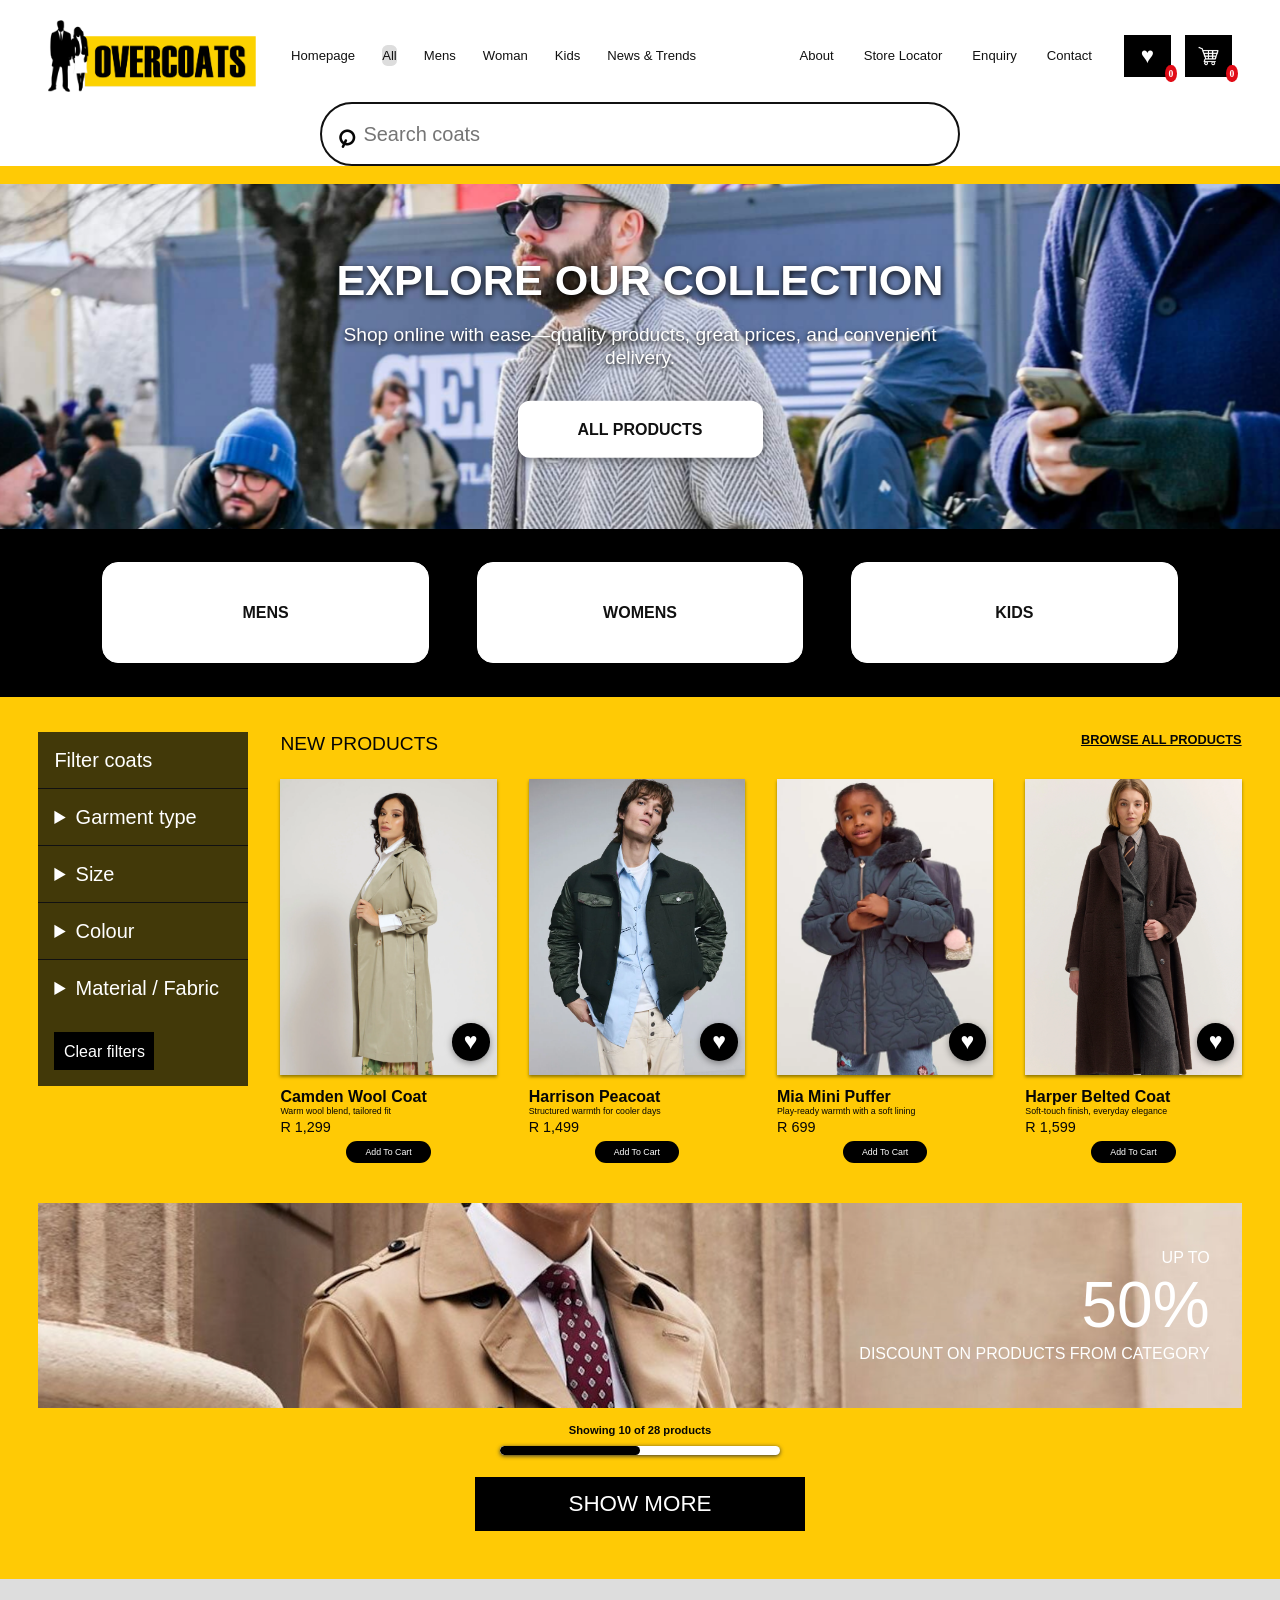
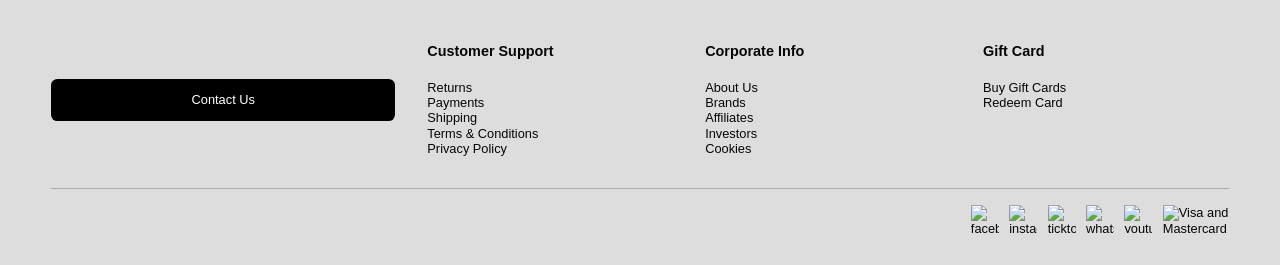
==== commit a044c545: "Use URL-safe asset paths for deployment" ====
--- a/index.html
+++ b/index.html
@@ -6,7 +6,7 @@
   <main>
     <section class="hero"><picture><source media="(max-width:600px)" srcset="https://images.unsplash.com/photo-1485230895905-ec40ba36b9bc?auto=format&fit=crop&w=900&q=80"><img src="https://images.unsplash.com/photo-1490481651871-ab68de25d43d?auto=format&fit=crop&w=1800&q=85" srcset="https://images.unsplash.com/photo-1490481651871-ab68de25d43d?auto=format&fit=crop&w=900&q=70 900w, https://images.unsplash.com/photo-1490481651871-ab68de25d43d?auto=format&fit=crop&w=1800&q=85 1800w" sizes="100vw" alt="Model wearing a stylish coat"></picture><div><h1>Explore our collection</h1><p>Shop online with ease—quality products, great prices, and convenient delivery.</p><a class="button light" href="catalogue.html">All products</a></div></section>
     <section class="category-links"><a href="catalogue.html?group=mens">Mens</a><a href="catalogue.html?group=womens">Womens</a><a href="catalogue.html?group=kids">Kids</a></section>
-    <section class="catalogue-section"><div class="section-title"><h2>New products</h2><a href="catalogue.html">Browse all products</a></div><div class="products home-products"></div><div class="promo"><div class="promo-slides" aria-hidden="true"><img class="promo-slide active" src="assets/images/50% discount/50% discount.png" alt=""><img class="promo-slide" src="assets/images/50% discount/50% discount 2.png" alt=""></div><div><small>UP TO</small><strong>50%</strong><small>DISCOUNT ON PRODUCTS FROM CATEGORY</small></div></div><p class="showing">Showing 10 of 28 products</p><div class="progress"><i></i></div><a class="button more" href="catalogue.html">Show more</a></section>
+    <section class="catalogue-section"><div class="section-title"><h2>New products</h2><a href="catalogue.html">Browse all products</a></div><div class="products home-products"></div><div class="promo"><div class="promo-slides" aria-hidden="true"><img class="promo-slide active" src="assets/images/50percent-discount/50percent-discount.png" alt=""><img class="promo-slide" src="assets/images/50percent-discount/50percent-discount-2.png" alt=""></div><div><small>UP TO</small><strong>50%</strong><small>DISCOUNT ON PRODUCTS FROM CATEGORY</small></div></div><p class="showing">Showing 10 of 28 products</p><div class="progress"><i></i></div><a class="button more" href="catalogue.html">Show more</a></section>
   </main>
   <footer class="site-footer"><a class="button" href="contact.html">Contact Us</a><div><h3>Customer Support</h3><a>Returns</a><a>Payments</a><a>Shipping</a><a>Terms &amp; Conditions</a><a>Privacy Policy</a></div><div><h3>Corporate Info</h3><a href="about.html">About Us</a><a>Brands</a><a>Affiliates</a><a>Investors</a><a>Cookies</a></div><div><h3>Gift Card</h3><a>Buy Gift Cards</a><a>Redeem Card</a></div></footer><script src="assets/js/overcoats.js"></script>
 </body></html>
